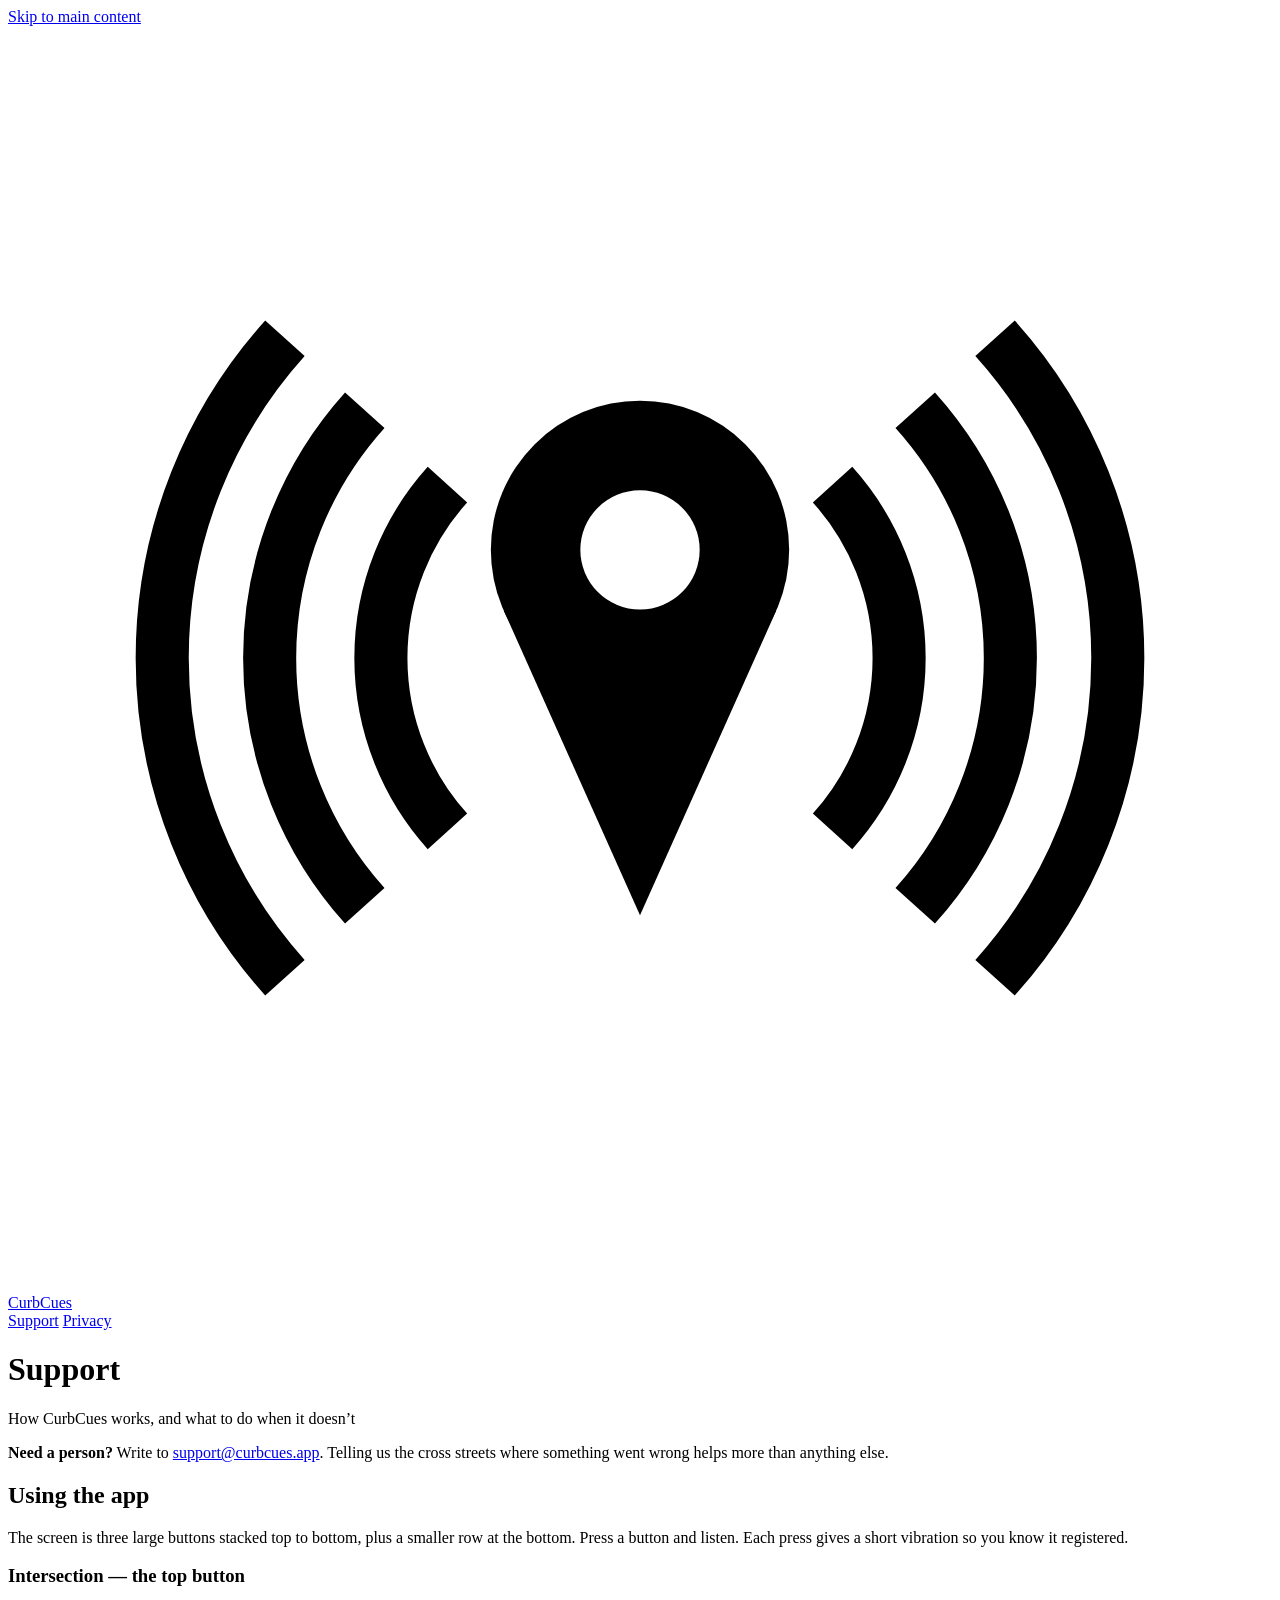
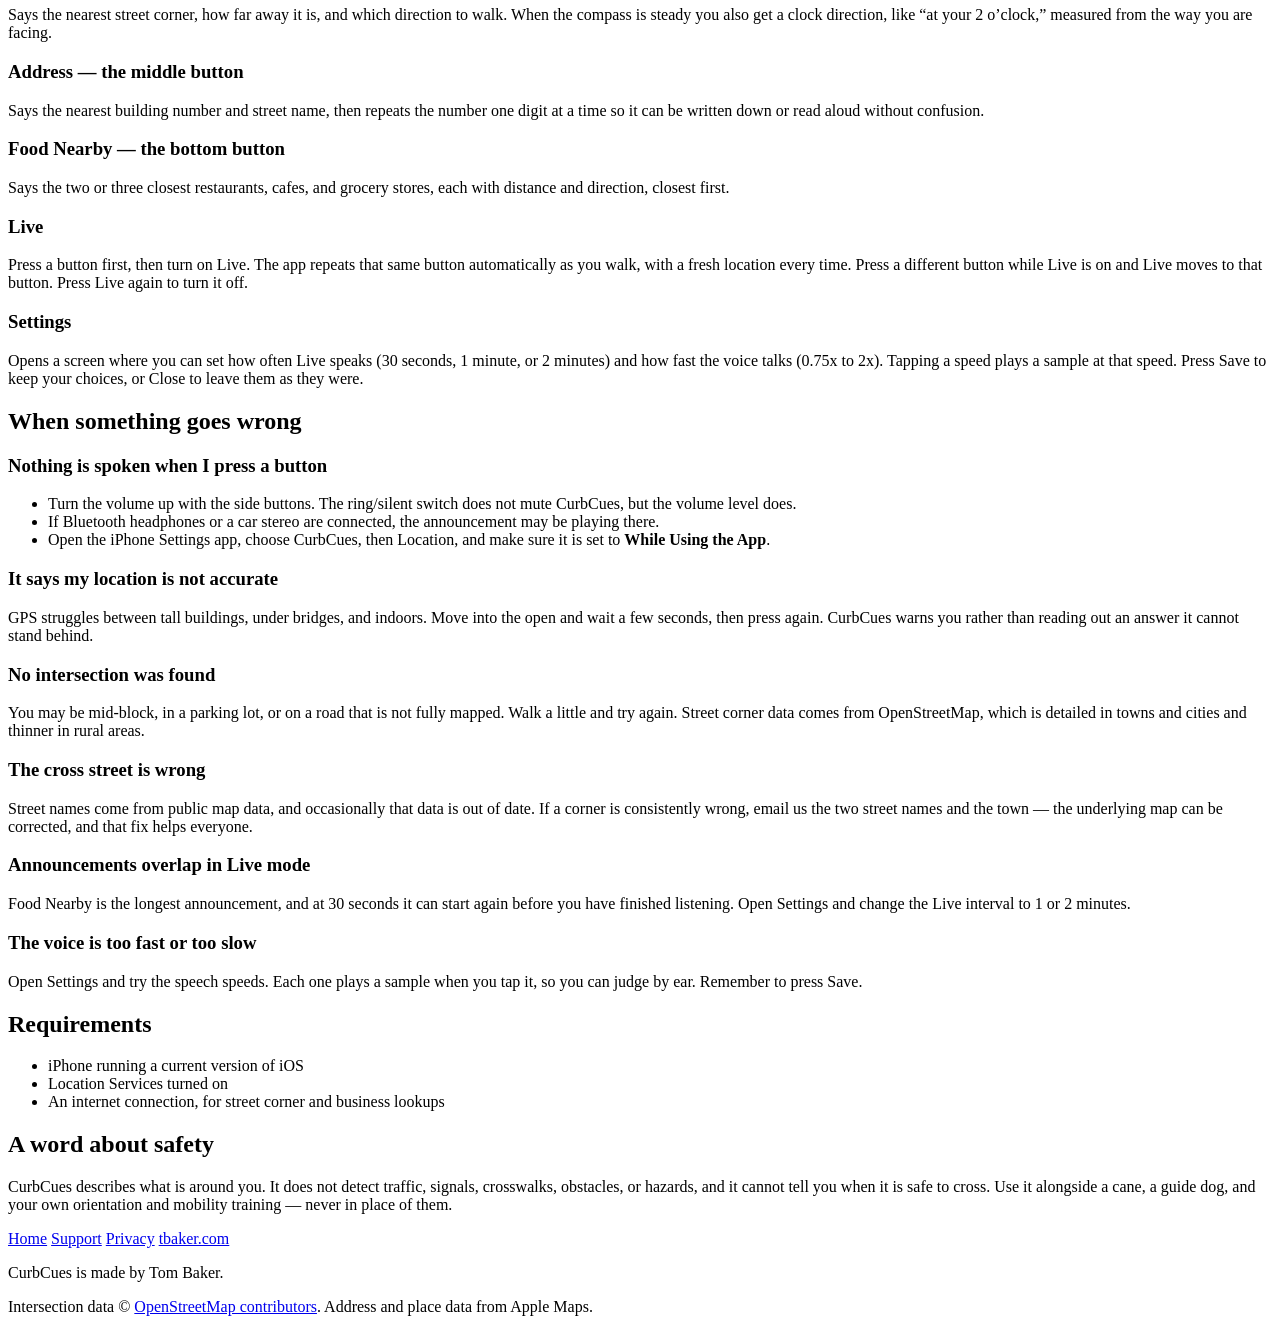
==== privacy/index.html @ 497a34d1 "c1" ====
<!DOCTYPE html>
<html lang="en">
<head>
<meta charset="utf-8">
<meta name="viewport" content="width=device-width, initial-scale=1">
<title>Support — CurbCues</title>
<meta name="description" content="How to use CurbCues, what each button says, and what to do when an announcement is missing or wrong.">
<link rel="canonical" href="https://curbcues.app/support/">
<link rel="icon" href="../assets/favicon-32.png" sizes="32x32">
<link rel="apple-touch-icon" href="../assets/apple-touch-icon.png">
<link rel="stylesheet" href="../assets/style.css">
</head>
<body>

<a class="skip" href="#main">Skip to main content</a>

<header class="wrap masthead">
  <svg class="mark" viewBox="0 0 100 100" role="img" aria-label="CurbCues logo">
    <mask id="pin-mask-c">
      <rect width="100" height="100" fill="black"/>
      <circle cx="50" cy="41.445" r="11.8" fill="white"/>
      <polygon points="39.228,46.261 50,70.355 60.772,46.261" fill="white"/>
      <circle cx="50" cy="41.445" r="4.72" fill="black"/>
    </mask>
    <rect width="100" height="100" fill="currentColor" mask="url(#pin-mask-c)"/>
    <g fill="none" stroke="currentColor" stroke-width="4.2">
      <path d="M65.234,36.283 A20.5,20.5 0 0 1 65.234,63.717"/>
      <path d="M71.774,30.394 A29.3,29.3 0 0 1 71.774,69.606"/>
      <path d="M78.091,24.707 A37.8,37.8 0 0 1 78.091,75.293"/>
      <path d="M34.766,36.283 A20.5,20.5 0 0 0 34.766,63.717"/>
      <path d="M28.226,30.394 A29.3,29.3 0 0 0 28.226,69.606"/>
      <path d="M21.909,24.707 A37.8,37.8 0 0 0 21.909,75.293"/>
    </g>
  </svg>
  <a class="wordmark" href="/">CurbCues</a>
  <nav aria-label="Primary">
    <a href="/support/">Support</a>
    <a href="/privacy/">Privacy</a>
  </nav>
</header>

<main id="main" class="wrap band">
  <h1 class="page-title">Support</h1>
  <p class="updated">How CurbCues works, and what to do when it doesn&rsquo;t</p>

  <div class="prose">

    <div class="callout">
      <p>
        <strong>Need a person?</strong> Write to
        <a href="mailto:support@curbcues.app">support@curbcues.app</a>. Telling us the
        cross streets where something went wrong helps more than anything else.
      </p>
    </div>

    <h2>Using the app</h2>
    <p>
      The screen is three large buttons stacked top to bottom, plus a smaller row at
      the bottom. Press a button and listen. Each press gives a short vibration so
      you know it registered.
    </p>

    <h3>Intersection — the top button</h3>
    <p>
      Says the nearest street corner, how far away it is, and which direction to walk.
      When the compass is steady you also get a clock direction, like &ldquo;at your
      2 o&rsquo;clock,&rdquo; measured from the way you are facing.
    </p>

    <h3>Address — the middle button</h3>
    <p>
      Says the nearest building number and street name, then repeats the number one
      digit at a time so it can be written down or read aloud without confusion.
    </p>

    <h3>Food Nearby — the bottom button</h3>
    <p>
      Says the two or three closest restaurants, cafes, and grocery stores, each with
      distance and direction, closest first.
    </p>

    <h3>Live</h3>
    <p>
      Press a button first, then turn on Live. The app repeats that same button
      automatically as you walk, with a fresh location every time. Press a different
      button while Live is on and Live moves to that button. Press Live again to turn
      it off.
    </p>

    <h3>Settings</h3>
    <p>
      Opens a screen where you can set how often Live speaks (30 seconds, 1 minute, or
      2 minutes) and how fast the voice talks (0.75x to 2x). Tapping a speed plays a
      sample at that speed. Press Save to keep your choices, or Close to leave them
      as they were.
    </p>

    <h2>When something goes wrong</h2>

    <h3>Nothing is spoken when I press a button</h3>
    <ul>
      <li>Turn the volume up with the side buttons. The ring/silent switch does not mute CurbCues, but the volume level does.</li>
      <li>If Bluetooth headphones or a car stereo are connected, the announcement may be playing there.</li>
      <li>Open the iPhone Settings app, choose CurbCues, then Location, and make sure it is set to <strong>While Using the App</strong>.</li>
    </ul>

    <h3>It says my location is not accurate</h3>
    <p>
      GPS struggles between tall buildings, under bridges, and indoors. Move into the
      open and wait a few seconds, then press again. CurbCues warns you rather than
      reading out an answer it cannot stand behind.
    </p>

    <h3>No intersection was found</h3>
    <p>
      You may be mid-block, in a parking lot, or on a road that is not fully mapped.
      Walk a little and try again. Street corner data comes from OpenStreetMap, which
      is detailed in towns and cities and thinner in rural areas.
    </p>

    <h3>The cross street is wrong</h3>
    <p>
      Street names come from public map data, and occasionally that data is out of
      date. If a corner is consistently wrong, email us the two street names and the
      town — the underlying map can be corrected, and that fix helps everyone.
    </p>

    <h3>Announcements overlap in Live mode</h3>
    <p>
      Food Nearby is the longest announcement, and at 30 seconds it can start again
      before you have finished listening. Open Settings and change the Live interval
      to 1 or 2 minutes.
    </p>

    <h3>The voice is too fast or too slow</h3>
    <p>
      Open Settings and try the speech speeds. Each one plays a sample when you tap
      it, so you can judge by ear. Remember to press Save.
    </p>

    <h2>Requirements</h2>
    <ul>
      <li>iPhone running a current version of iOS</li>
      <li>Location Services turned on</li>
      <li>An internet connection, for street corner and business lookups</li>
    </ul>

    <h2>A word about safety</h2>
    <p>
      CurbCues describes what is around you. It does not detect traffic, signals,
      crosswalks, obstacles, or hazards, and it cannot tell you when it is safe to
      cross. Use it alongside a cane, a guide dog, and your own orientation and
      mobility training — never in place of them.
    </p>

  </div>
</main>

<footer class="wrap foot">
  <nav aria-label="Footer">
    <a href="/">Home</a>
    <a href="/support/">Support</a>
    <a href="/privacy/">Privacy</a>
    <a href="https://tbaker.com">tbaker.com</a>
  </nav>
  <p>CurbCues is made by Tom Baker.</p>
  <p>Intersection data &copy; <a href="https://www.openstreetmap.org/copyright">OpenStreetMap contributors</a>. Address and place data from Apple Maps.</p>
</footer>

</body>
</html>
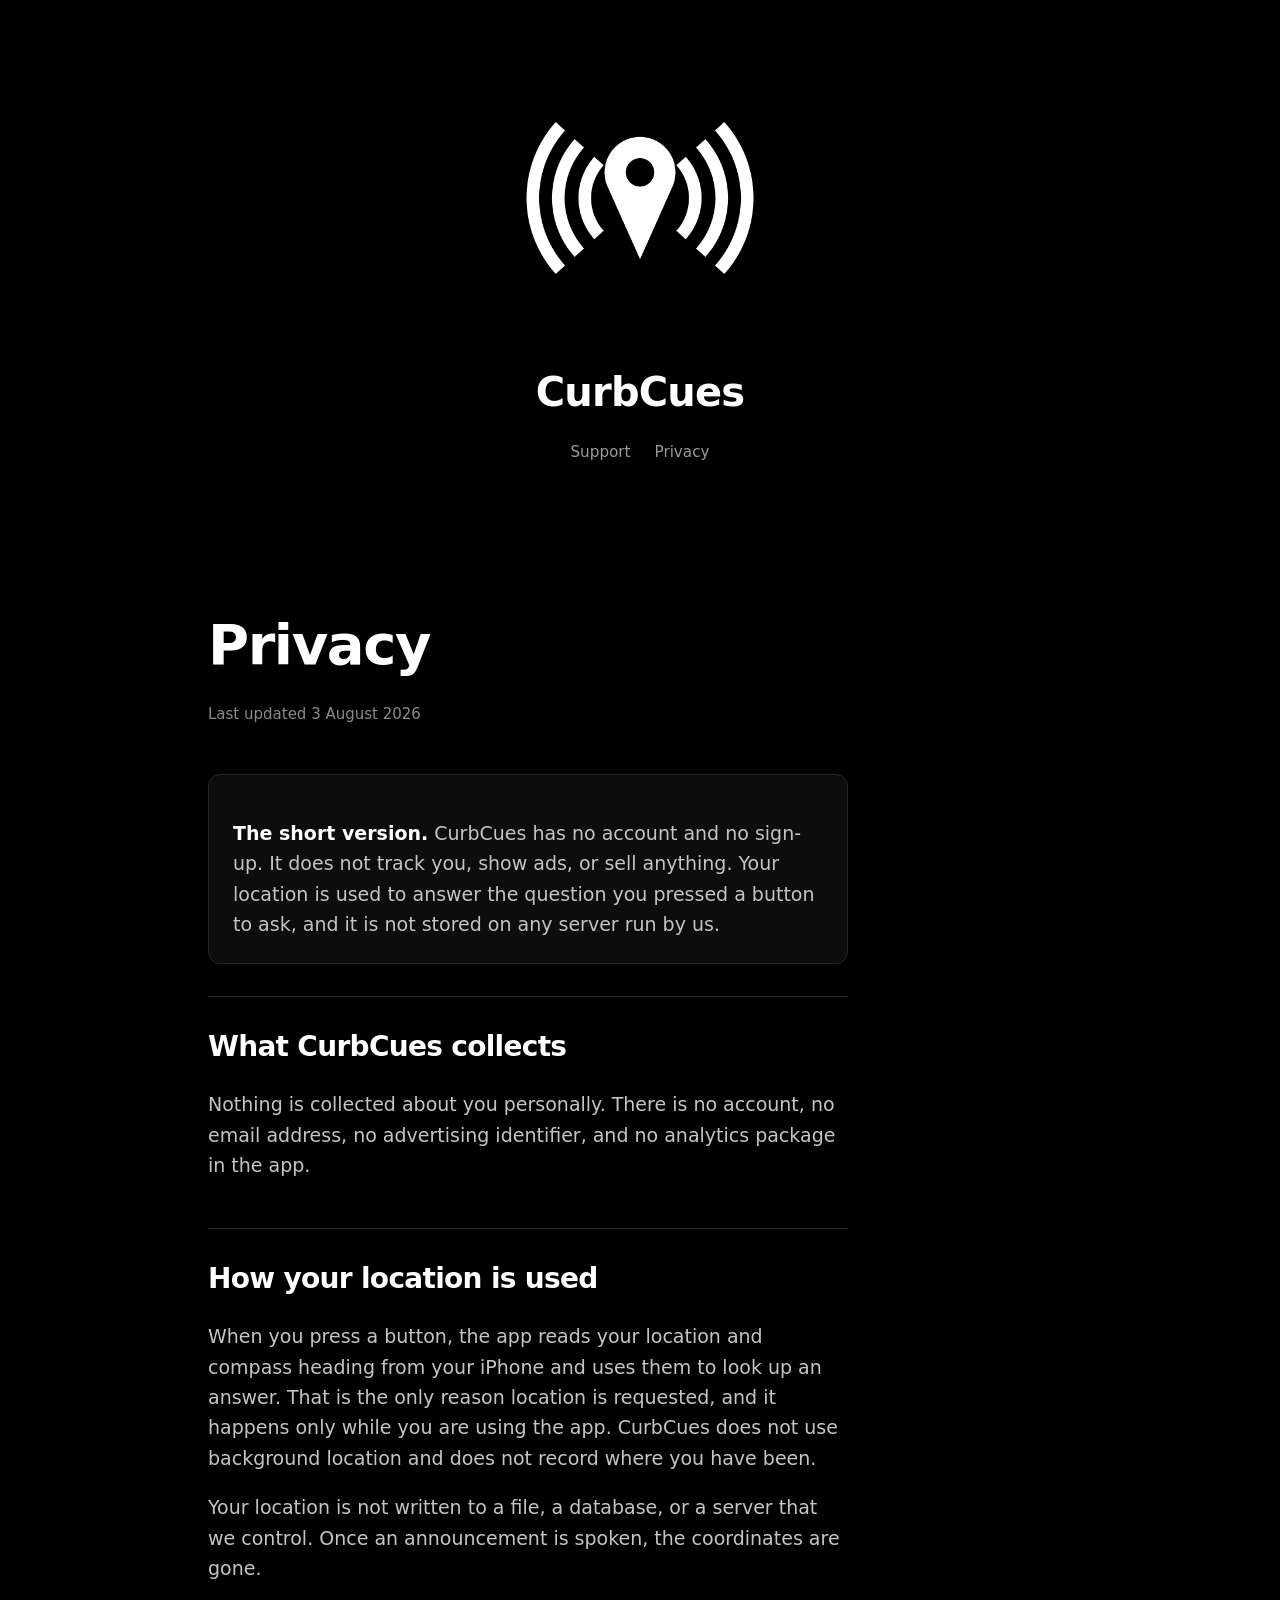
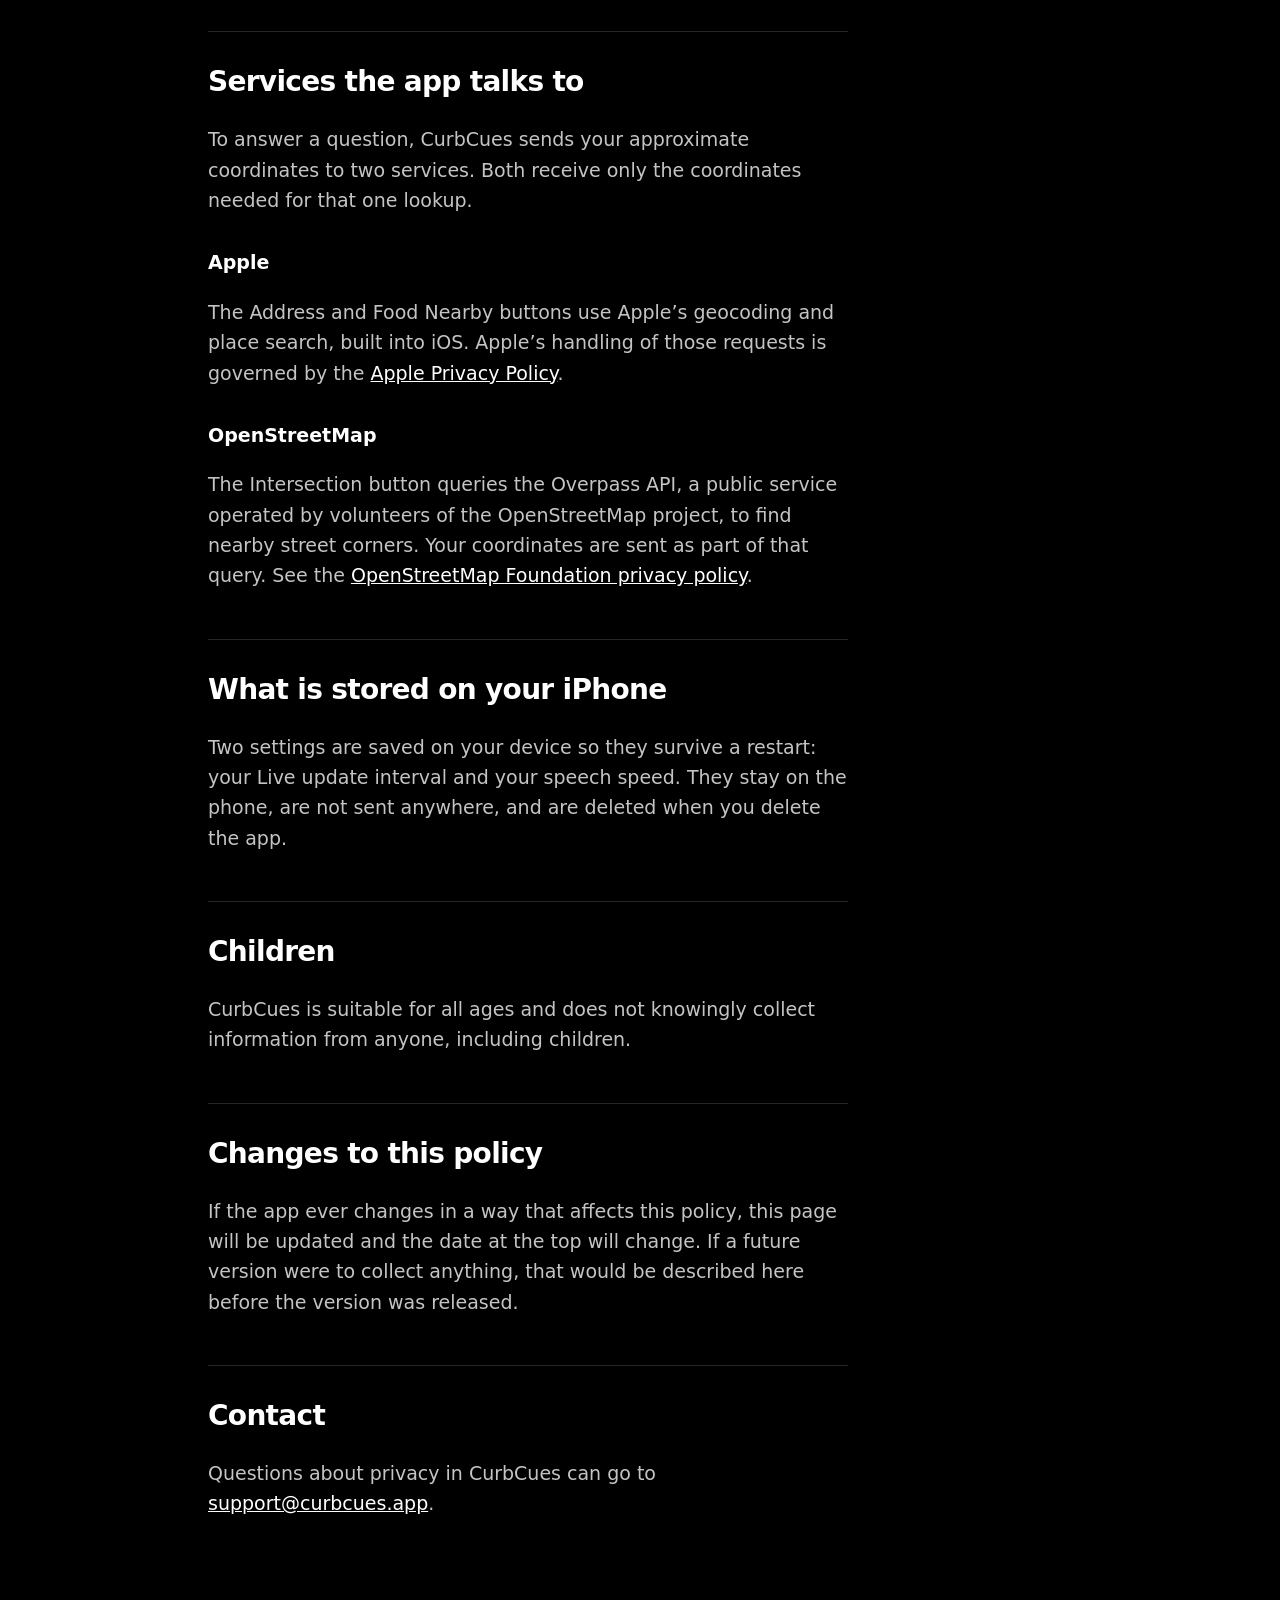
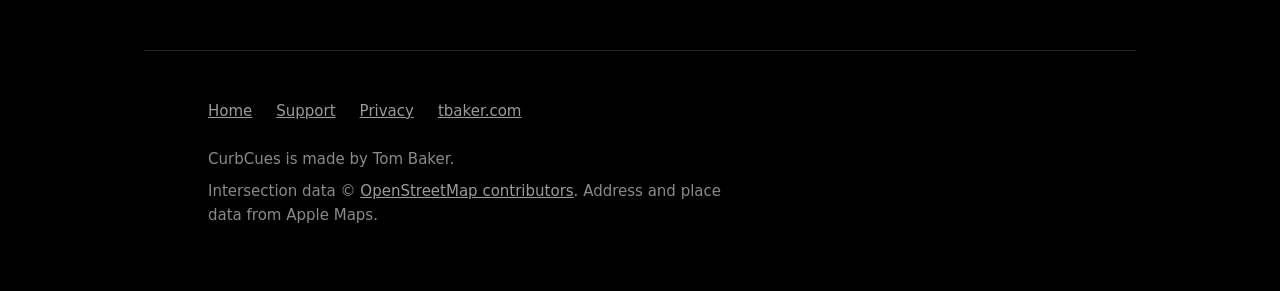
==== commit 4f6098f1: "c6" ====
--- a/privacy/index.html
+++ b/privacy/index.html
@@ -3,154 +3,109 @@
 <head>
 <meta charset="utf-8">
 <meta name="viewport" content="width=device-width, initial-scale=1">
-<title>Support — CurbCues</title>
-<meta name="description" content="How to use CurbCues, what each button says, and what to do when an announcement is missing or wrong.">
-<link rel="canonical" href="https://curbcues.app/support/">
+<title>Privacy — CurbCues</title>
+<meta name="description" content="CurbCues privacy policy. No account, no tracking, no ads. Your location is used to answer the question you asked and is not stored.">
+<link rel="canonical" href="https://curbcues.app/privacy/">
 <link rel="icon" href="../assets/favicon-32.png" sizes="32x32">
 <link rel="apple-touch-icon" href="../assets/apple-touch-icon.png">
-<link rel="stylesheet" href="../assets/style.css">
+<link rel="stylesheet" href="../style.css">
 </head>
 <body>
 
 <a class="skip" href="#main">Skip to main content</a>
 
 <header class="wrap masthead">
-  <svg class="mark" viewBox="0 0 100 100" role="img" aria-label="CurbCues logo">
-    <mask id="pin-mask-c">
-      <rect width="100" height="100" fill="black"/>
-      <circle cx="50" cy="41.445" r="11.8" fill="white"/>
-      <polygon points="39.228,46.261 50,70.355 60.772,46.261" fill="white"/>
-      <circle cx="50" cy="41.445" r="4.72" fill="black"/>
-    </mask>
-    <rect width="100" height="100" fill="currentColor" mask="url(#pin-mask-c)"/>
-    <g fill="none" stroke="currentColor" stroke-width="4.2">
-      <path d="M65.234,36.283 A20.5,20.5 0 0 1 65.234,63.717"/>
-      <path d="M71.774,30.394 A29.3,29.3 0 0 1 71.774,69.606"/>
-      <path d="M78.091,24.707 A37.8,37.8 0 0 1 78.091,75.293"/>
-      <path d="M34.766,36.283 A20.5,20.5 0 0 0 34.766,63.717"/>
-      <path d="M28.226,30.394 A29.3,29.3 0 0 0 28.226,69.606"/>
-      <path d="M21.909,24.707 A37.8,37.8 0 0 0 21.909,75.293"/>
-    </g>
-  </svg>
-  <a class="wordmark" href="/">CurbCues</a>
+  <a class="brand" href="../">
+    <img class="mark" src="../assets/icon-512.png" width="300" height="300"
+         alt="CurbCues app icon: a map marker with sound radiating outward from it">
+    <span class="wordmark">CurbCues</span>
+  </a>
   <nav aria-label="Primary">
-    <a href="/support/">Support</a>
-    <a href="/privacy/">Privacy</a>
+    <a href="../support/">Support</a>
+    <a href="../privacy/">Privacy</a>
   </nav>
 </header>
 
 <main id="main" class="wrap band">
-  <h1 class="page-title">Support</h1>
-  <p class="updated">How CurbCues works, and what to do when it doesn&rsquo;t</p>
+  <h1 class="page-title">Privacy</h1>
+  <p class="updated">Last updated 3 August 2026</p>
 
   <div class="prose">
 
     <div class="callout">
       <p>
-        <strong>Need a person?</strong> Write to
-        <a href="mailto:support@curbcues.app">support@curbcues.app</a>. Telling us the
-        cross streets where something went wrong helps more than anything else.
+        <strong>The short version.</strong> CurbCues has no account and no sign-up.
+        It does not track you, show ads, or sell anything. Your location is used to
+        answer the question you pressed a button to ask, and it is not stored on any
+        server run by us.
       </p>
     </div>
 
-    <h2>Using the app</h2>
+    <h2>What CurbCues collects</h2>
     <p>
-      The screen is three large buttons stacked top to bottom, plus a smaller row at
-      the bottom. Press a button and listen. Each press gives a short vibration so
-      you know it registered.
+      Nothing is collected about you personally. There is no account, no email
+      address, no advertising identifier, and no analytics package in the app.
     </p>
 
-    <h3>Intersection — the top button</h3>
+    <h2>How your location is used</h2>
     <p>
-      Says the nearest street corner, how far away it is, and which direction to walk.
-      When the compass is steady you also get a clock direction, like &ldquo;at your
-      2 o&rsquo;clock,&rdquo; measured from the way you are facing.
+      When you press a button, the app reads your location and compass heading from
+      your iPhone and uses them to look up an answer. That is the only reason
+      location is requested, and it happens only while you are using the app.
+      CurbCues does not use background location and does not record where you have
+      been.
+    </p>
+    <p>
+      Your location is not written to a file, a database, or a server that we
+      control. Once an announcement is spoken, the coordinates are gone.
     </p>
 
-    <h3>Address — the middle button</h3>
+    <h2>Services the app talks to</h2>
     <p>
-      Says the nearest building number and street name, then repeats the number one
-      digit at a time so it can be written down or read aloud without confusion.
+      To answer a question, CurbCues sends your approximate coordinates to two
+      services. Both receive only the coordinates needed for that one lookup.
     </p>
 
-    <h3>Food Nearby — the bottom button</h3>
+    <h3>Apple</h3>
     <p>
-      Says the two or three closest restaurants, cafes, and grocery stores, each with
-      distance and direction, closest first.
+      The Address and Food Nearby buttons use Apple&rsquo;s geocoding and place search,
+      built into iOS. Apple&rsquo;s handling of those requests is governed by the
+      <a href="https://www.apple.com/legal/privacy/">Apple Privacy Policy</a>.
     </p>
 
-    <h3>Live</h3>
+    <h3>OpenStreetMap</h3>
     <p>
-      Press a button first, then turn on Live. The app repeats that same button
-      automatically as you walk, with a fresh location every time. Press a different
-      button while Live is on and Live moves to that button. Press Live again to turn
-      it off.
+      The Intersection button queries the Overpass API, a public service operated by
+      volunteers of the OpenStreetMap project, to find nearby street corners. Your
+      coordinates are sent as part of that query. See the
+      <a href="https://wiki.osmfoundation.org/wiki/Privacy_Policy">OpenStreetMap Foundation privacy policy</a>.
     </p>
 
-    <h3>Settings</h3>
+    <h2>What is stored on your iPhone</h2>
     <p>
-      Opens a screen where you can set how often Live speaks (30 seconds, 1 minute, or
-      2 minutes) and how fast the voice talks (0.75x to 2x). Tapping a speed plays a
-      sample at that speed. Press Save to keep your choices, or Close to leave them
-      as they were.
+      Two settings are saved on your device so they survive a restart: your Live
+      update interval and your speech speed. They stay on the phone, are not sent
+      anywhere, and are deleted when you delete the app.
     </p>
 
-    <h2>When something goes wrong</h2>
-
-    <h3>Nothing is spoken when I press a button</h3>
-    <ul>
-      <li>Turn the volume up with the side buttons. The ring/silent switch does not mute CurbCues, but the volume level does.</li>
-      <li>If Bluetooth headphones or a car stereo are connected, the announcement may be playing there.</li>
-      <li>Open the iPhone Settings app, choose CurbCues, then Location, and make sure it is set to <strong>While Using the App</strong>.</li>
-    </ul>
-
-    <h3>It says my location is not accurate</h3>
+    <h2>Children</h2>
     <p>
-      GPS struggles between tall buildings, under bridges, and indoors. Move into the
-      open and wait a few seconds, then press again. CurbCues warns you rather than
-      reading out an answer it cannot stand behind.
+      CurbCues is suitable for all ages and does not knowingly collect information
+      from anyone, including children.
     </p>
 
-    <h3>No intersection was found</h3>
+    <h2>Changes to this policy</h2>
     <p>
-      You may be mid-block, in a parking lot, or on a road that is not fully mapped.
-      Walk a little and try again. Street corner data comes from OpenStreetMap, which
-      is detailed in towns and cities and thinner in rural areas.
+      If the app ever changes in a way that affects this policy, this page will be
+      updated and the date at the top will change. If a future version were to
+      collect anything, that would be described here before the version was
+      released.
     </p>
 
-    <h3>The cross street is wrong</h3>
+    <h2>Contact</h2>
     <p>
-      Street names come from public map data, and occasionally that data is out of
-      date. If a corner is consistently wrong, email us the two street names and the
-      town — the underlying map can be corrected, and that fix helps everyone.
-    </p>
-
-    <h3>Announcements overlap in Live mode</h3>
-    <p>
-      Food Nearby is the longest announcement, and at 30 seconds it can start again
-      before you have finished listening. Open Settings and change the Live interval
-      to 1 or 2 minutes.
-    </p>
-
-    <h3>The voice is too fast or too slow</h3>
-    <p>
-      Open Settings and try the speech speeds. Each one plays a sample when you tap
-      it, so you can judge by ear. Remember to press Save.
-    </p>
-
-    <h2>Requirements</h2>
-    <ul>
-      <li>iPhone running a current version of iOS</li>
-      <li>Location Services turned on</li>
-      <li>An internet connection, for street corner and business lookups</li>
-    </ul>
-
-    <h2>A word about safety</h2>
-    <p>
-      CurbCues describes what is around you. It does not detect traffic, signals,
-      crosswalks, obstacles, or hazards, and it cannot tell you when it is safe to
-      cross. Use it alongside a cane, a guide dog, and your own orientation and
-      mobility training — never in place of them.
+      Questions about privacy in CurbCues can go to
+      <a href="mailto:support@curbcues.app">support@curbcues.app</a>.
     </p>
 
   </div>
@@ -158,9 +113,9 @@
 
 <footer class="wrap foot">
   <nav aria-label="Footer">
-    <a href="/">Home</a>
-    <a href="/support/">Support</a>
-    <a href="/privacy/">Privacy</a>
+    <a href="../">Home</a>
+    <a href="../support/">Support</a>
+    <a href="../privacy/">Privacy</a>
     <a href="https://tbaker.com">tbaker.com</a>
   </nav>
   <p>CurbCues is made by Tom Baker.</p>
--- a/style.css
+++ b/style.css
@@ -0,0 +1,322 @@
+/* CurbCues — strictly achromatic, derived from the app's own palette.
+   The three tier shades are the exact button values from ContentView.swift. */
+
+:root {
+  --ink:    #000000;
+  --paper:  #ffffff;
+  --tier-1: #ffffff;   /* Intersection button, Color(white: 1.00) */
+  --tier-2: #c4c4c4;   /* Address button,      Color(white: 0.77) */
+  --tier-3: #8f8f8f;   /* Food Nearby button,  Color(white: 0.56) */
+  --dim:    #9a9a9a;
+  --dimmer: #8a8a8a;
+  --rule:   #262626;
+  --panel:  #0d0d0d;
+
+  --display: ui-rounded, "SF Pro Rounded", "Hiragino Maru Gothic ProN",
+             system-ui, -apple-system, "Segoe UI", sans-serif;
+  --body: system-ui, -apple-system, "Segoe UI", Roboto, "Helvetica Neue", sans-serif;
+
+  --measure: 34rem;
+  --gutter: clamp(1.25rem, 5vw, 4rem);
+}
+
+*, *::before, *::after { box-sizing: border-box; }
+
+html { -webkit-text-size-adjust: 100%; }
+
+body {
+  margin: 0;
+  background: var(--ink);
+  color: var(--paper);
+  font-family: var(--body);
+  font-size: clamp(1.0625rem, 0.98rem + 0.4vw, 1.1875rem);
+  line-height: 1.6;
+  -webkit-font-smoothing: antialiased;
+}
+
+/* ---------- Accessibility floor ---------- */
+
+.skip {
+  position: absolute;
+  left: -9999px;
+  top: 0;
+  background: var(--paper);
+  color: var(--ink);
+  padding: 0.75rem 1.25rem;
+  font-weight: 700;
+  z-index: 100;
+}
+.skip:focus { left: 0; }
+
+:focus-visible {
+  outline: 3px solid var(--paper);
+  outline-offset: 3px;
+  border-radius: 2px;
+}
+
+/* ---------- Layout ---------- */
+
+.wrap {
+  max-width: 62rem;
+  margin-inline: auto;
+  padding-inline: var(--gutter);
+}
+
+.band { padding-block: clamp(3.5rem, 9vw, 7rem); }
+.band + .band { border-top: 1px solid var(--rule); }
+
+/* ---------- Masthead ---------- */
+
+.masthead {
+  display: flex;
+  flex-direction: column;
+  align-items: center;
+  text-align: center;
+  gap: 1rem;
+  padding-block: clamp(2rem, 5vw, 3rem) 1.5rem;
+}
+
+.brand {
+  display: flex;
+  flex-direction: column;
+  align-items: center;
+  gap: 0.75rem;
+  text-decoration: none;
+  color: var(--paper);
+}
+
+/* 300px on desktop, but never wider than the viewport allows on a phone. */
+.mark {
+  width: 300px;
+  max-width: 72vw;
+  height: auto;
+  display: block;
+  border-radius: 22%;   /* echoes the iOS home screen mask */
+}
+
+.wordmark {
+  font-family: var(--display);
+  font-weight: 800;
+  font-size: clamp(1.75rem, 1.3rem + 1.8vw, 2.5rem);
+  letter-spacing: -0.02em;
+  text-decoration: none;
+  color: var(--paper);
+}
+
+.masthead nav {
+  display: flex;
+  gap: 1.5rem;
+  font-size: 0.95rem;
+}
+
+.masthead nav a { color: var(--dim); text-decoration: none; }
+.masthead nav a:hover { color: var(--paper); text-decoration: underline; }
+
+/* ---------- Hero: the announcement is the thesis ---------- */
+
+.hero { padding-block: clamp(2.5rem, 7vw, 5rem) clamp(3rem, 8vw, 6rem); }
+
+.eyebrow {
+  font-size: 0.8125rem;
+  font-weight: 700;
+  letter-spacing: 0.16em;
+  text-transform: uppercase;
+  color: var(--dimmer);
+  margin: 0 0 1.75rem;
+}
+
+/* The app's real output, set as the largest thing on the page. */
+.utterance {
+  font-family: var(--display);
+  font-weight: 700;
+  font-size: clamp(2rem, 1rem + 5.2vw, 4.25rem);
+  line-height: 1.1;
+  letter-spacing: -0.03em;
+  margin: 0;
+  max-width: 20ch;
+  text-wrap: balance;
+}
+
+.utterance .said { color: var(--dimmer); }
+
+.lede {
+  font-size: clamp(1.125rem, 1rem + 0.6vw, 1.4375rem);
+  line-height: 1.5;
+  color: var(--tier-2);
+  max-width: var(--measure);
+  margin: 2rem 0 0;
+}
+
+/* Speech unfolds in time — the one motion moment on the site. */
+@media (prefers-reduced-motion: no-preference) {
+  .utterance > span {
+    display: inline-block;
+    opacity: 0;
+    animation: speak 0.5s ease-out forwards;
+  }
+  .utterance > span:nth-child(1) { animation-delay: 0.10s; }
+  .utterance > span:nth-child(2) { animation-delay: 0.34s; }
+  .utterance > span:nth-child(3) { animation-delay: 0.58s; }
+}
+
+@keyframes speak {
+  from { opacity: 0; transform: translateY(0.18em); }
+  to   { opacity: 1; transform: none; }
+}
+
+/* ---------- Buttons ---------- */
+
+.actions {
+  display: flex;
+  flex-wrap: wrap;
+  gap: 0.875rem;
+  margin-top: 2.5rem;
+}
+
+.btn {
+  display: inline-block;
+  font-family: var(--display);
+  font-weight: 700;
+  font-size: 1.125rem;
+  padding: 1rem 1.75rem;
+  border-radius: 12px;
+  text-decoration: none;
+  border: 3px solid var(--paper);
+}
+
+.btn-solid { background: var(--paper); color: var(--ink); }
+.btn-solid:hover { background: var(--tier-2); border-color: var(--tier-2); }
+
+.btn-hollow { background: transparent; color: var(--paper); }
+.btn-hollow:hover { background: #1a1a1a; }
+
+/* ---------- Tiers: brightness order mirrors the app's buttons ---------- */
+
+.tier {
+  display: grid;
+  grid-template-columns: 10px 1fr;
+  gap: clamp(1.25rem, 3vw, 2.5rem);
+  padding-block: clamp(2rem, 4vw, 2.75rem);
+}
+.tier + .tier { border-top: 1px solid var(--rule); }
+
+.tier-bar { border-radius: 5px; }
+.tier-1 .tier-bar { background: var(--tier-1); }
+.tier-2 .tier-bar { background: var(--tier-2); }
+.tier-3 .tier-bar { background: var(--tier-3); }
+
+.tier h3 {
+  font-family: var(--display);
+  font-weight: 800;
+  font-size: clamp(1.5rem, 1.1rem + 1.6vw, 2.125rem);
+  letter-spacing: -0.02em;
+  margin: 0 0 0.625rem;
+}
+.tier-1 h3 { color: var(--tier-1); }
+.tier-2 h3 { color: var(--tier-2); }
+.tier-3 h3 { color: var(--tier-3); }
+
+.tier p { margin: 0 0 1.125rem; max-width: var(--measure); color: var(--tier-2); }
+
+/* Sample announcement, quoted as speech rather than styled as code. */
+.sample {
+  font-family: var(--display);
+  font-size: 1.0625rem;
+  font-weight: 600;
+  line-height: 1.45;
+  color: var(--paper);
+  border-left: 2px solid var(--rule);
+  padding: 0.25rem 0 0.25rem 1.125rem;
+  margin: 0;
+  max-width: var(--measure);
+}
+.sample::before { content: "\201C"; }
+.sample::after  { content: "\201D"; }
+
+/* ---------- Headings ---------- */
+
+h1, h2 { font-family: var(--display); letter-spacing: -0.025em; }
+
+.band-title {
+  font-size: clamp(1.75rem, 1.2rem + 2.2vw, 2.75rem);
+  font-weight: 800;
+  margin: 0 0 2.5rem;
+}
+
+.page-title {
+  font-size: clamp(2.25rem, 1.5rem + 3vw, 3.5rem);
+  font-weight: 800;
+  margin: 0 0 0.75rem;
+}
+
+.updated { color: var(--dimmer); font-size: 0.9375rem; margin: 0 0 3rem; }
+
+/* ---------- Feature list ---------- */
+
+.features { list-style: none; margin: 0; padding: 0; display: grid; gap: 1.5rem; }
+@media (min-width: 46rem) { .features { grid-template-columns: 1fr 1fr; gap: 1.75rem 3rem; } }
+
+.features li { border-top: 1px solid var(--rule); padding-top: 1.125rem; }
+.features strong {
+  display: block;
+  font-family: var(--display);
+  font-weight: 700;
+  font-size: 1.1875rem;
+  margin-bottom: 0.3125rem;
+}
+.features span { color: var(--dim); }
+
+/* ---------- Prose (privacy + support) ---------- */
+
+.prose { max-width: 40rem; }
+.prose h2 {
+  font-size: clamp(1.375rem, 1.1rem + 1.1vw, 1.75rem);
+  font-weight: 800;
+  margin: 3rem 0 0.875rem;
+  padding-top: 1.75rem;
+  border-top: 1px solid var(--rule);
+}
+.prose h2:first-of-type { margin-top: 0; }
+.prose h3 {
+  font-family: var(--display);
+  font-size: 1.1875rem;
+  font-weight: 700;
+  margin: 2rem 0 0.5rem;
+}
+.prose p, .prose li { color: var(--tier-2); }
+.prose ul { padding-left: 1.25rem; }
+.prose li { margin-bottom: 0.625rem; }
+.prose a { color: var(--paper); }
+.prose strong { color: var(--paper); }
+
+.callout {
+  border: 1px solid var(--rule);
+  background: var(--panel);
+  border-radius: 12px;
+  padding: 1.5rem;
+  margin: 2rem 0;
+}
+.callout p:last-child { margin-bottom: 0; }
+
+/* ---------- Footer ---------- */
+
+.foot {
+  border-top: 1px solid var(--rule);
+  padding-block: 3rem 4rem;
+  color: var(--dimmer);
+  font-size: 0.9375rem;
+}
+.foot nav { display: flex; flex-wrap: wrap; gap: 1.5rem; margin-bottom: 1.5rem; }
+.foot a { color: var(--dim); }
+.foot p { margin: 0.5rem 0 0; max-width: var(--measure); }
+
+/* Lede sitting directly under a band title needs no extra top space. */
+.lede-tight { margin-top: 0; }
+
+/* Deployment marker — bump this string to confirm a push actually went live. */
+.docversion {
+  margin: 0;
+  font-size: 0.8125rem;
+  letter-spacing: 0.04em;
+  color: var(--dim);
+}
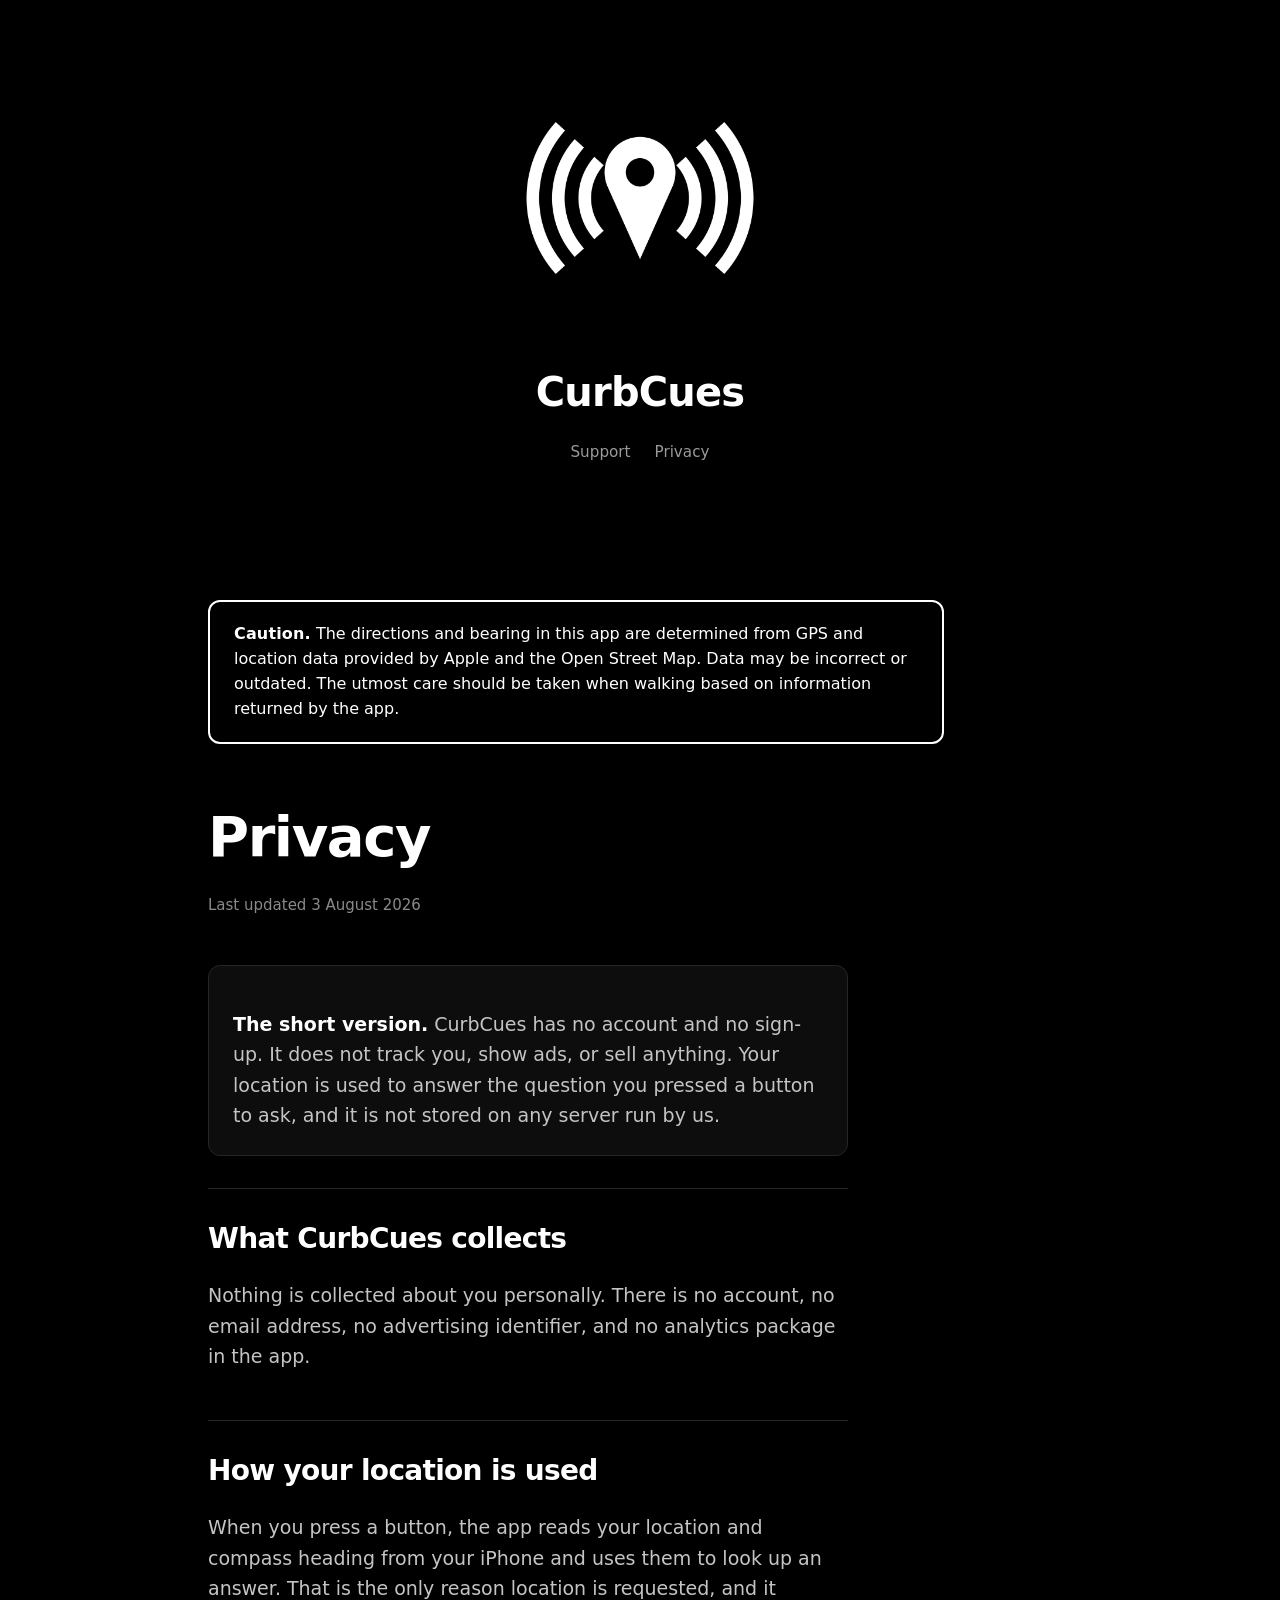
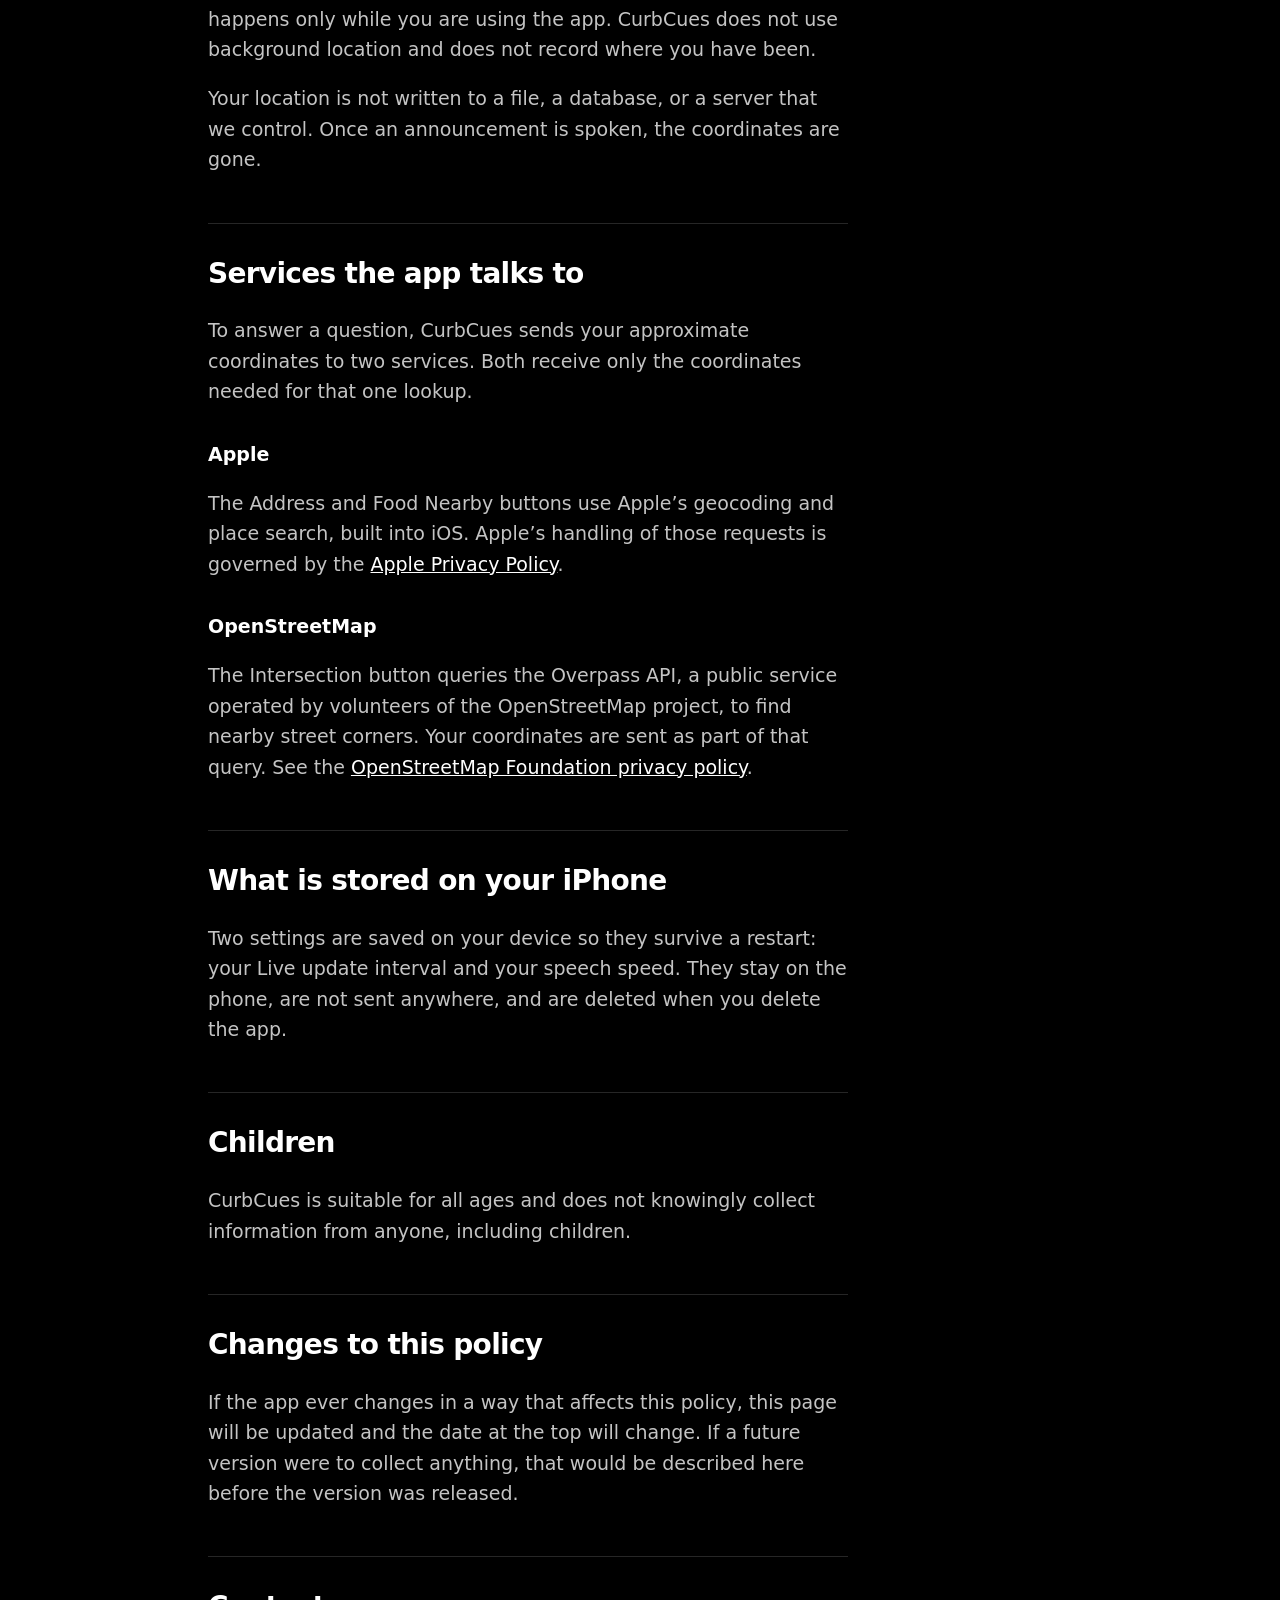
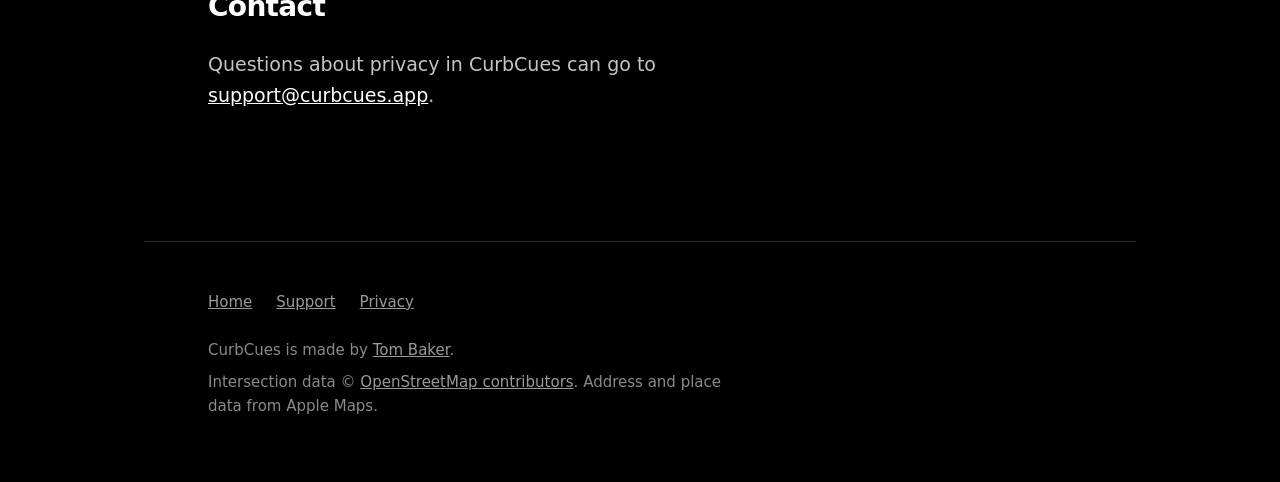
==== commit 3a54c4a9: "Add files via upload" ====
--- a/privacy/index.html
+++ b/privacy/index.html
@@ -27,6 +27,12 @@
 </header>
 
 <main id="main" class="wrap band">
+  <aside class="caution" role="note" aria-label="Safety caution">
+  <p><strong>Caution.</strong> The directions and bearing in this app are determined
+  from GPS and location data provided by Apple and the Open Street Map. Data may be
+  incorrect or outdated. The utmost care should be taken when walking based on
+  information returned by the app.</p>
+</aside>
   <h1 class="page-title">Privacy</h1>
   <p class="updated">Last updated 3 August 2026</p>
 
@@ -116,9 +122,8 @@
     <a href="../">Home</a>
     <a href="../support/">Support</a>
     <a href="../privacy/">Privacy</a>
-    <a href="https://tbaker.com">tbaker.com</a>
   </nav>
-  <p>CurbCues is made by Tom Baker.</p>
+  <p>CurbCues is made by <a href="https://tbaker.com">Tom Baker</a>.</p>
   <p>Intersection data &copy; <a href="https://www.openstreetmap.org/copyright">OpenStreetMap contributors</a>. Address and place data from Apple Maps.</p>
 </footer>
 
--- a/style.css
+++ b/style.css
@@ -320,3 +320,26 @@
   letter-spacing: 0.04em;
   color: var(--dim);
 }
+
+/* Safety caution — first thing inside <main>, so anyone using the skip link
+   still lands on it. Deliberately not dimmed: this is not fine print. */
+.caution {
+  border: 2px solid var(--paper);
+  border-radius: 12px;
+  padding: 1.25rem 1.5rem;
+  margin: 0 0 clamp(2rem, 5vw, 3rem);
+  max-width: 46rem;
+}
+
+.caution p {
+  margin: 0;
+  color: var(--paper);
+  font-size: 1rem;
+  line-height: 1.55;
+}
+
+.caution strong {
+  font-family: var(--display);
+  font-weight: 800;
+  letter-spacing: 0.01em;
+}
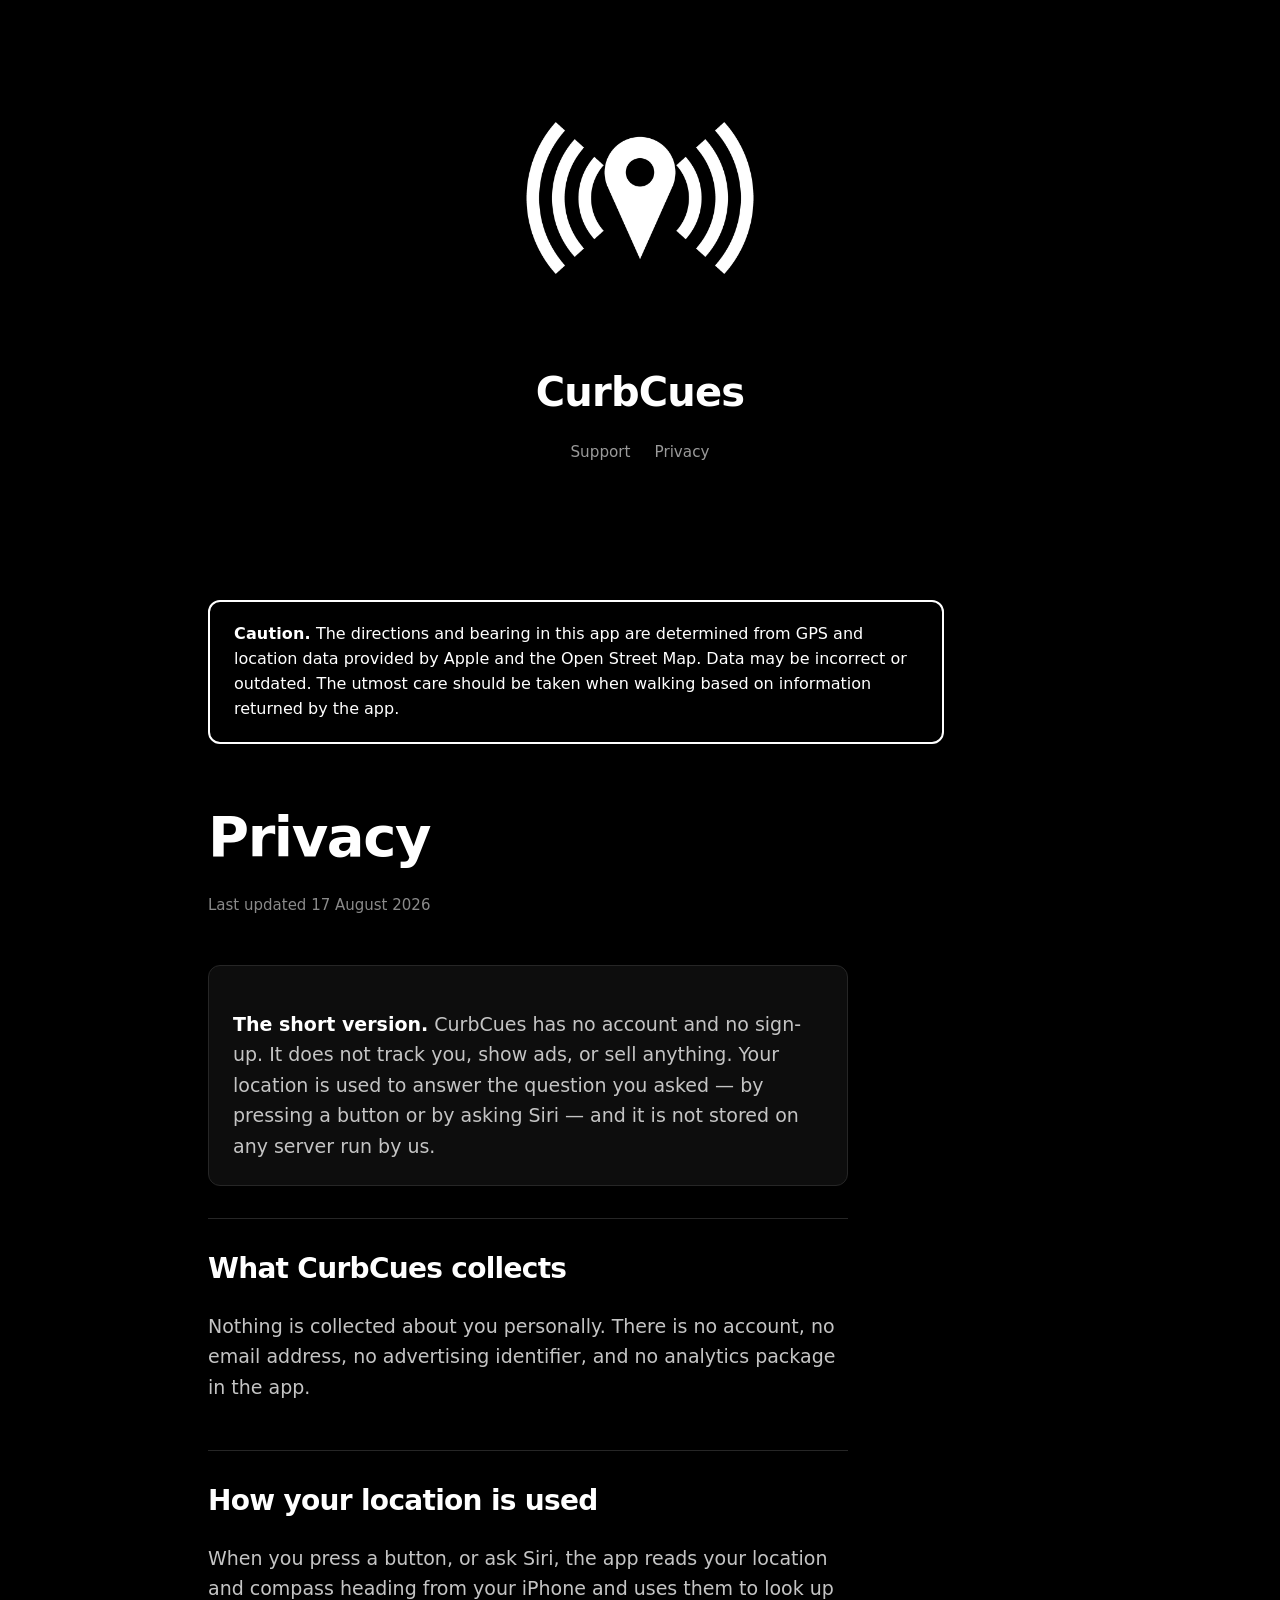
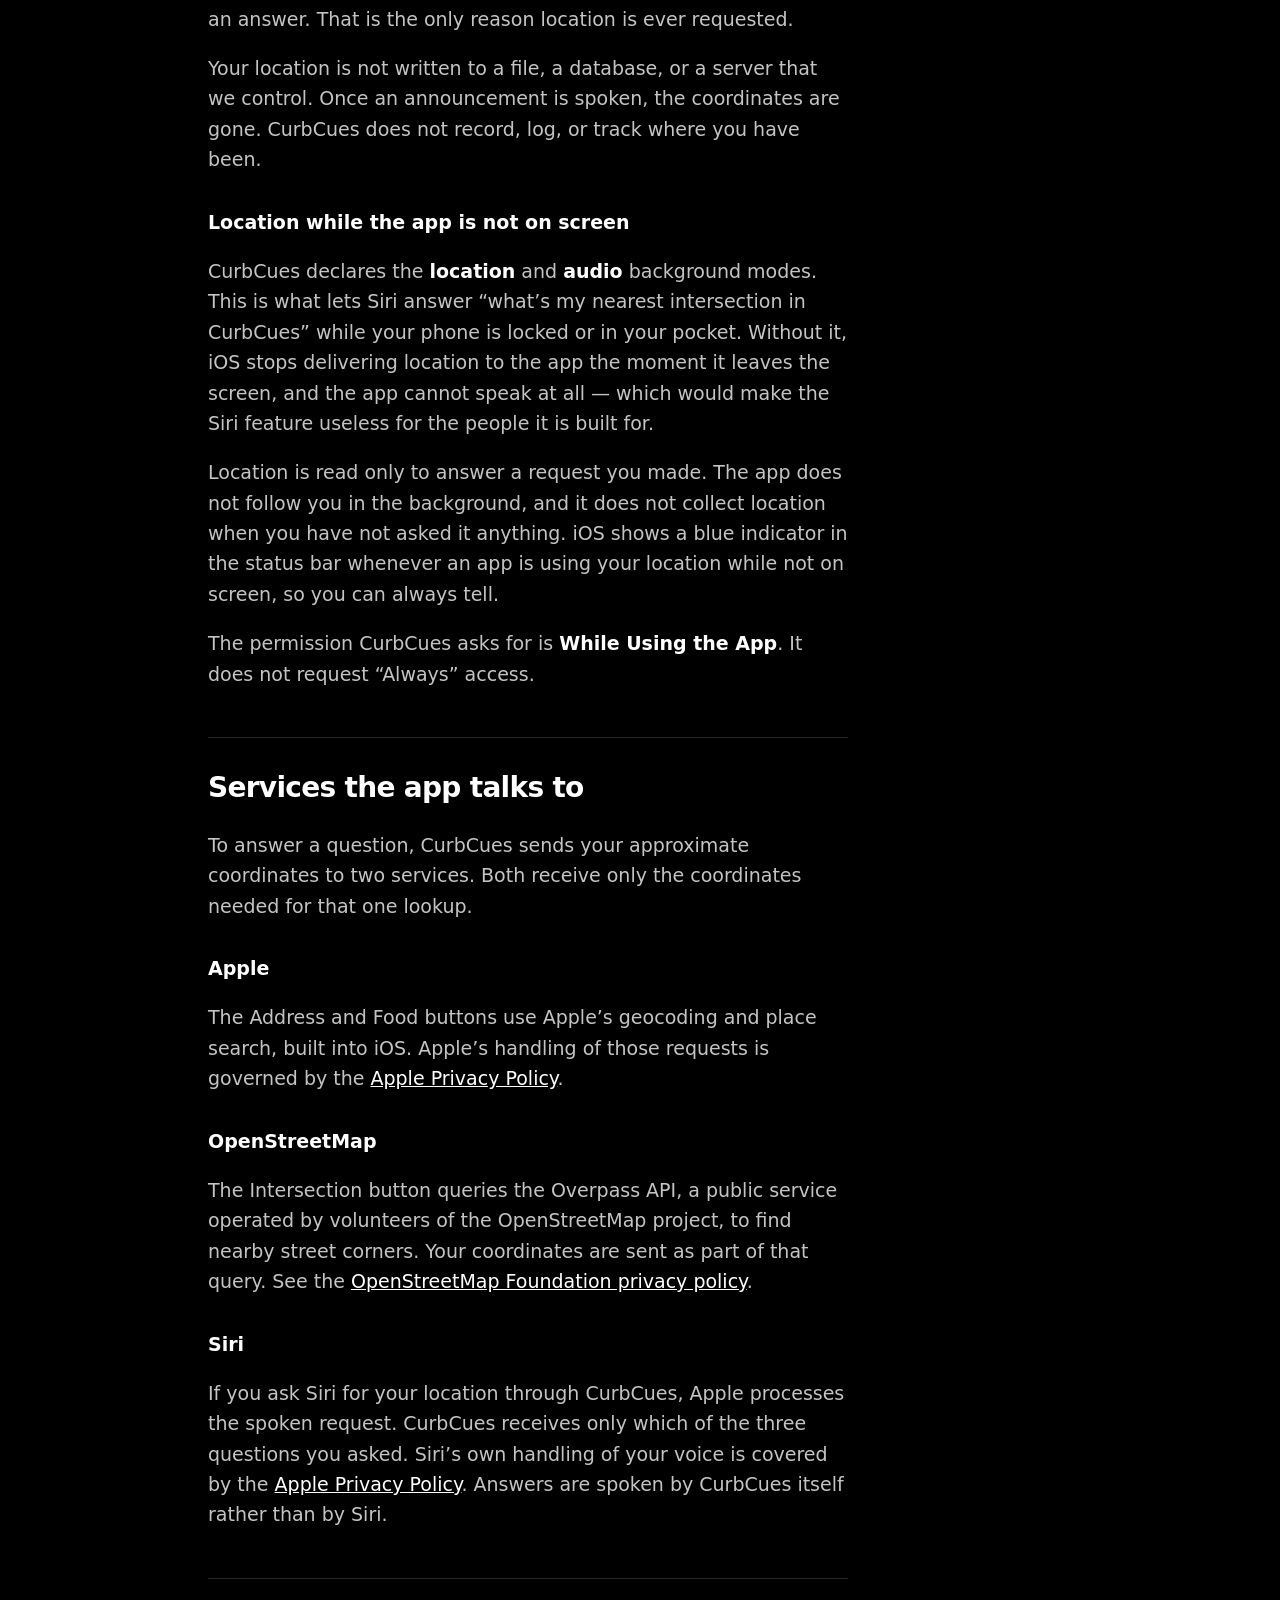
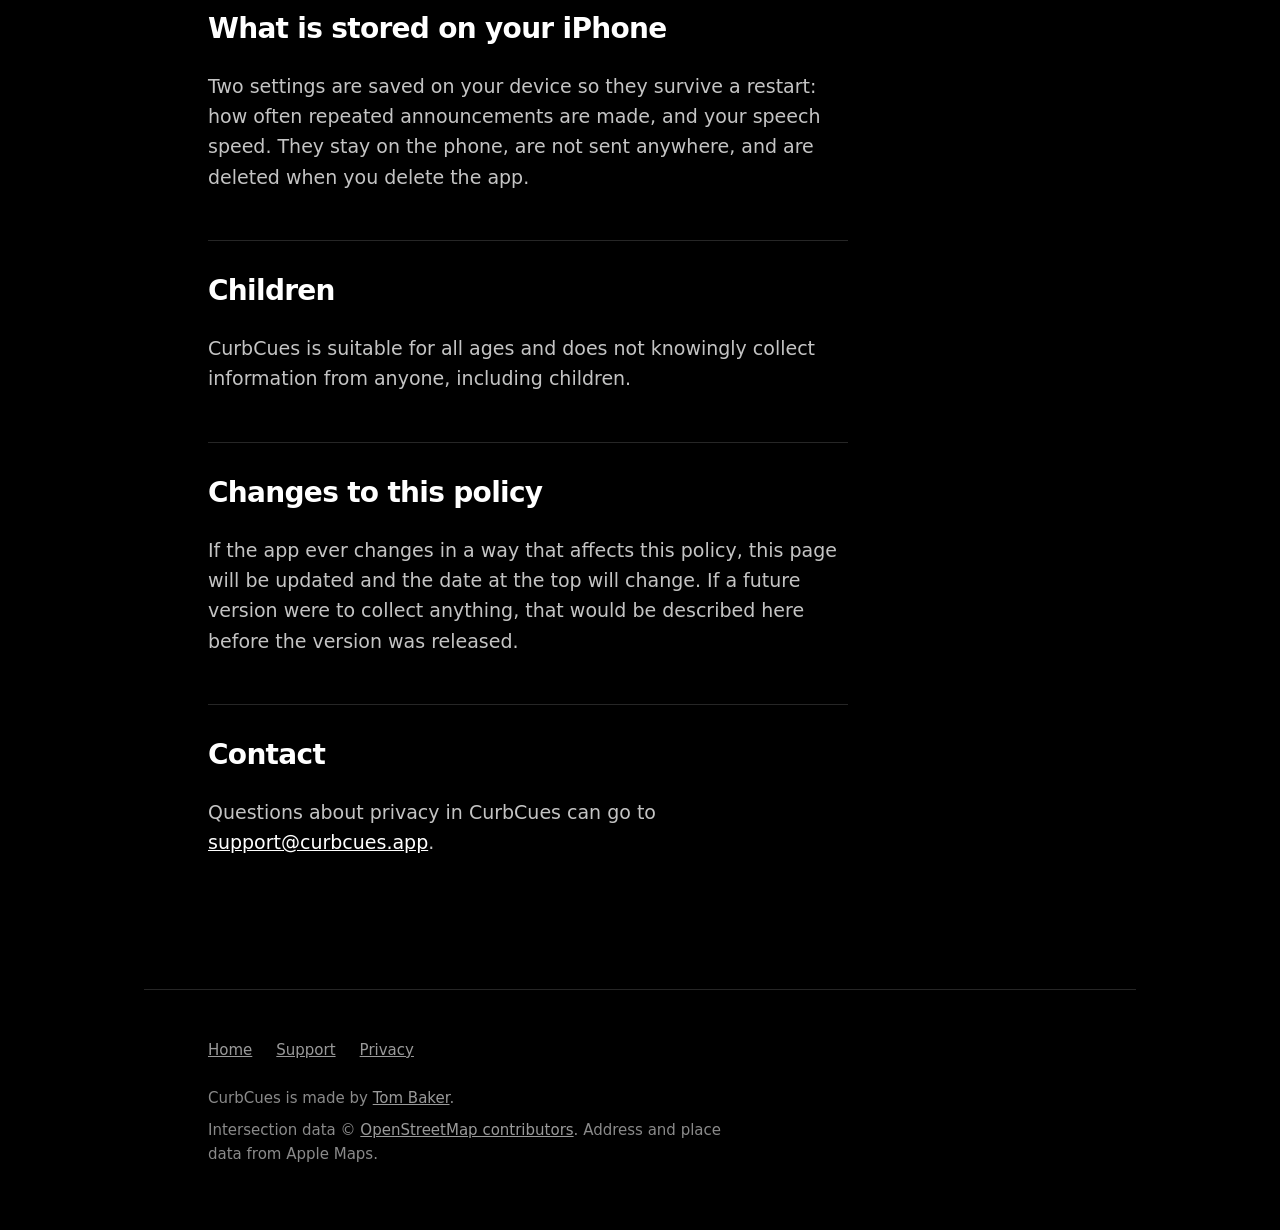
==== commit fa72e9ae: "R1_1" ====
--- a/privacy/index.html
+++ b/privacy/index.html
@@ -34,7 +34,7 @@
   information returned by the app.</p>
 </aside>
   <h1 class="page-title">Privacy</h1>
-  <p class="updated">Last updated 3 August 2026</p>
+  <p class="updated">Last updated 17 August 2026</p>
 
   <div class="prose">
 
@@ -42,8 +42,8 @@
       <p>
         <strong>The short version.</strong> CurbCues has no account and no sign-up.
         It does not track you, show ads, or sell anything. Your location is used to
-        answer the question you pressed a button to ask, and it is not stored on any
-        server run by us.
+        answer the question you asked &mdash; by pressing a button or by asking Siri
+        &mdash; and it is not stored on any server run by us.
       </p>
     </div>
 
@@ -55,15 +55,34 @@
 
     <h2>How your location is used</h2>
     <p>
-      When you press a button, the app reads your location and compass heading from
-      your iPhone and uses them to look up an answer. That is the only reason
-      location is requested, and it happens only while you are using the app.
-      CurbCues does not use background location and does not record where you have
-      been.
+      When you press a button, or ask Siri, the app reads your location and compass
+      heading from your iPhone and uses them to look up an answer. That is the only
+      reason location is ever requested.
     </p>
     <p>
       Your location is not written to a file, a database, or a server that we
-      control. Once an announcement is spoken, the coordinates are gone.
+      control. Once an announcement is spoken, the coordinates are gone. CurbCues
+      does not record, log, or track where you have been.
+    </p>
+
+    <h3>Location while the app is not on screen</h3>
+    <p>
+      CurbCues declares the <strong>location</strong> and <strong>audio</strong>
+      background modes. This is what lets Siri answer &ldquo;what&rsquo;s my nearest
+      intersection in CurbCues&rdquo; while your phone is locked or in your pocket.
+      Without it, iOS stops delivering location to the app the moment it leaves the
+      screen, and the app cannot speak at all &mdash; which would make the Siri
+      feature useless for the people it is built for.
+    </p>
+    <p>
+      Location is read only to answer a request you made. The app does not follow
+      you in the background, and it does not collect location when you have not
+      asked it anything. iOS shows a blue indicator in the status bar whenever an
+      app is using your location while not on screen, so you can always tell.
+    </p>
+    <p>
+      The permission CurbCues asks for is <strong>While Using the App</strong>. It
+      does not request &ldquo;Always&rdquo; access.
     </p>
 
     <h2>Services the app talks to</h2>
@@ -74,7 +93,7 @@
 
     <h3>Apple</h3>
     <p>
-      The Address and Food Nearby buttons use Apple&rsquo;s geocoding and place search,
+      The Address and Food buttons use Apple&rsquo;s geocoding and place search,
       built into iOS. Apple&rsquo;s handling of those requests is governed by the
       <a href="https://www.apple.com/legal/privacy/">Apple Privacy Policy</a>.
     </p>
@@ -87,11 +106,20 @@
       <a href="https://wiki.osmfoundation.org/wiki/Privacy_Policy">OpenStreetMap Foundation privacy policy</a>.
     </p>
 
+    <h3>Siri</h3>
+    <p>
+      If you ask Siri for your location through CurbCues, Apple processes the
+      spoken request. CurbCues receives only which of the three questions you
+      asked. Siri&rsquo;s own handling of your voice is covered by the
+      <a href="https://www.apple.com/legal/privacy/">Apple Privacy Policy</a>.
+      Answers are spoken by CurbCues itself rather than by Siri.
+    </p>
+
     <h2>What is stored on your iPhone</h2>
     <p>
-      Two settings are saved on your device so they survive a restart: your Live
-      update interval and your speech speed. They stay on the phone, are not sent
-      anywhere, and are deleted when you delete the app.
+      Two settings are saved on your device so they survive a restart: how often
+      repeated announcements are made, and your speech speed. They stay on the
+      phone, are not sent anywhere, and are deleted when you delete the app.
     </p>
 
     <h2>Children</h2>
--- a/style.css
+++ b/style.css
@@ -343,3 +343,25 @@
   font-weight: 800;
   letter-spacing: 0.01em;
 }
+
+/* Scope clarification. Quieter than .caution — this corrects an expectation
+   rather than warning about a hazard, so it should not compete with it. */
+.notnav {
+  border-left: 3px solid var(--tier-3);
+  padding: 0.25rem 0 0.25rem 1.25rem;
+  margin: 0 0 clamp(2rem, 5vw, 3rem);
+  max-width: 46rem;
+}
+
+.notnav p {
+  margin: 0;
+  color: var(--tier-2);
+  font-size: 1rem;
+  line-height: 1.55;
+}
+
+.notnav strong {
+  font-family: var(--display);
+  font-weight: 800;
+  color: var(--paper);
+}
